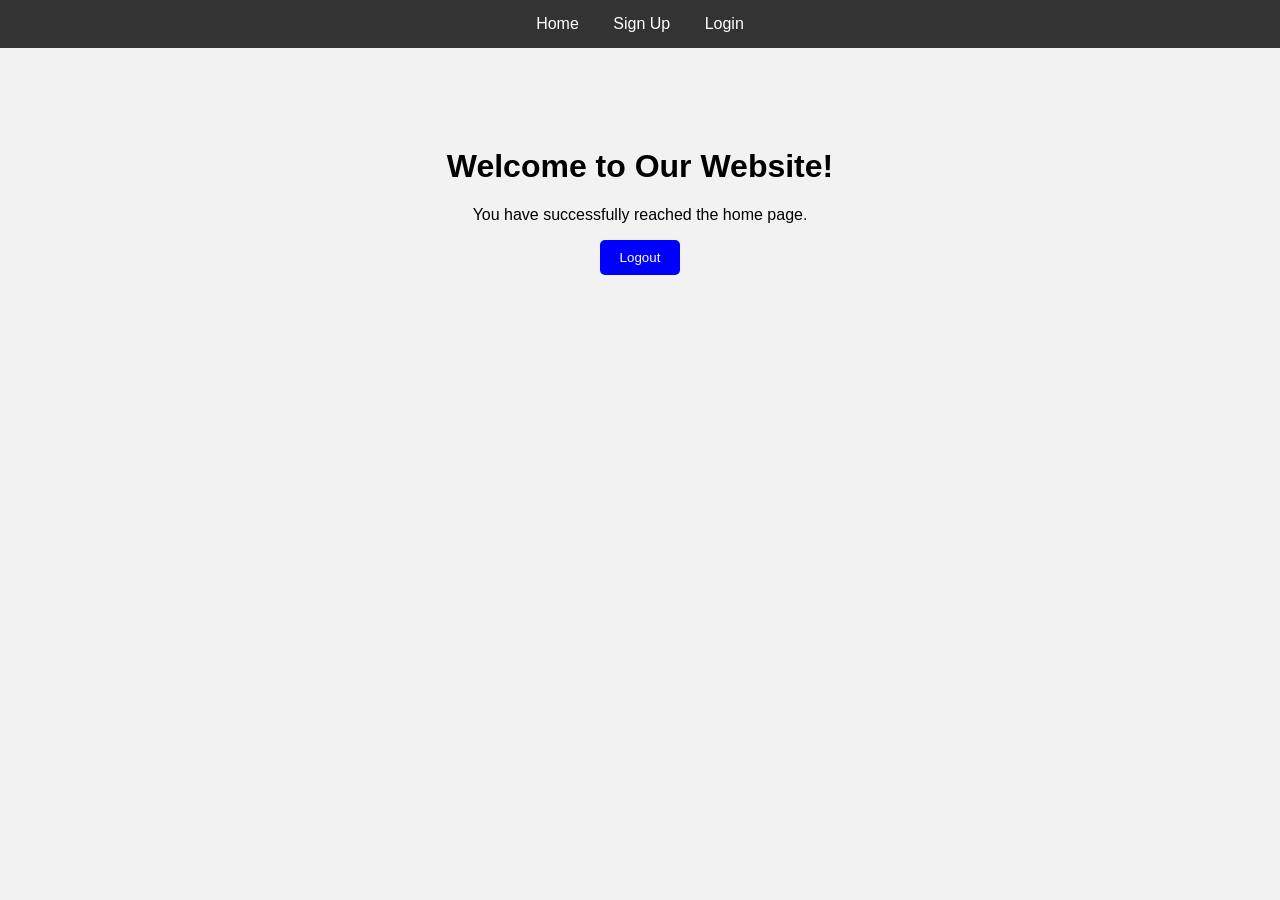
==== home.html @ f479cbe2 "home" ====
<!DOCTYPE html>
<html>
<head>
    <title>Home Page</title>
    <style>
        body {
            margin: 0;
            font-family: Arial;
            background-color: #f2f2f2;
            text-align: center;
        }

        nav {
            background-color: #333;
            padding: 15px;
        }

        nav a {
            color: white;
            text-decoration: none;
            margin: 15px;
        }

        .content {
            margin-top: 100px;
        }

        button {
            padding: 10px 20px;
            background-color: blue;
            color: white;
            border: none;
            border-radius: 5px;
            cursor: pointer;
        }
    </style>
</head>

<body>

<nav>
    <a href="home.html">Home</a>
    <a href="signup.html">Sign Up</a>
    <a href="login.html">Login</a>
</nav>

<div class="content">
    <h1>Welcome to Our Website!</h1>
    <p>You have successfully reached the home page.</p>

    <button onclick="location.href='login.html'">
        Logout
    </button>
</div>

</body>
</html>
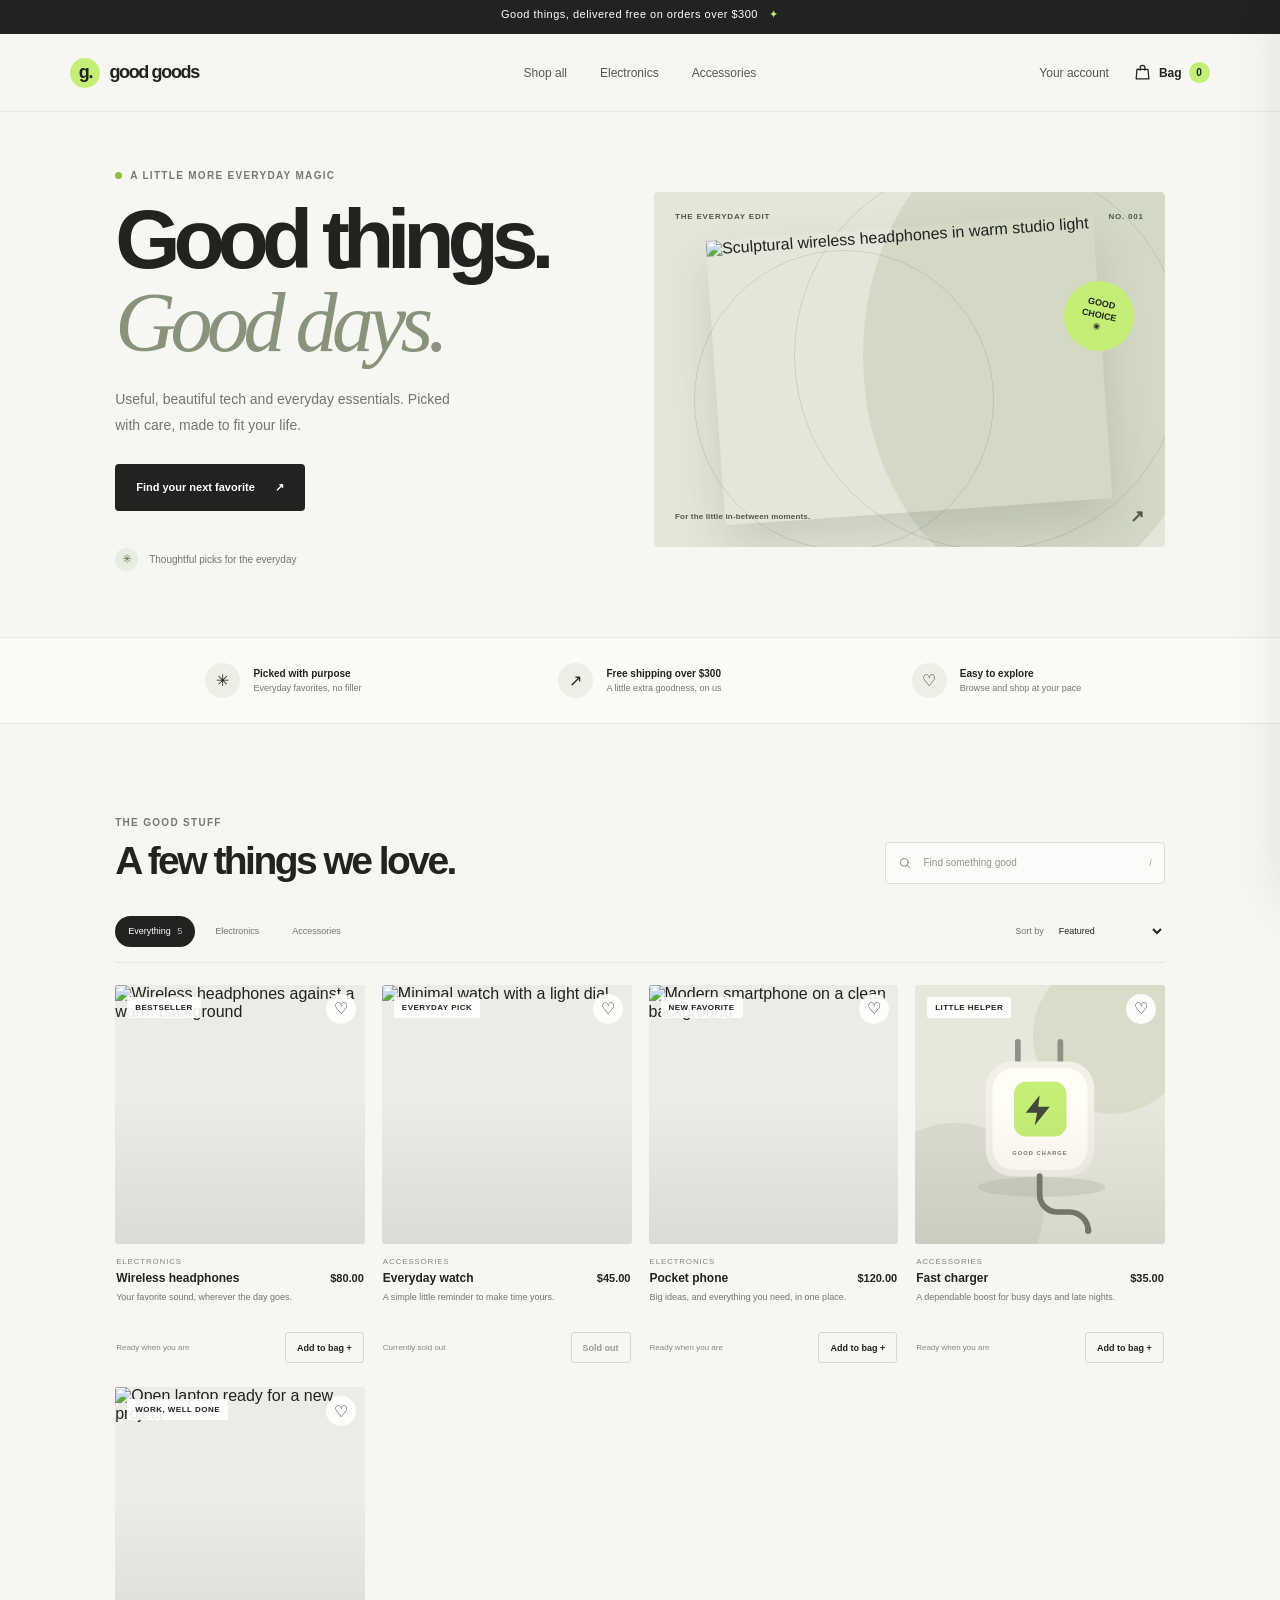
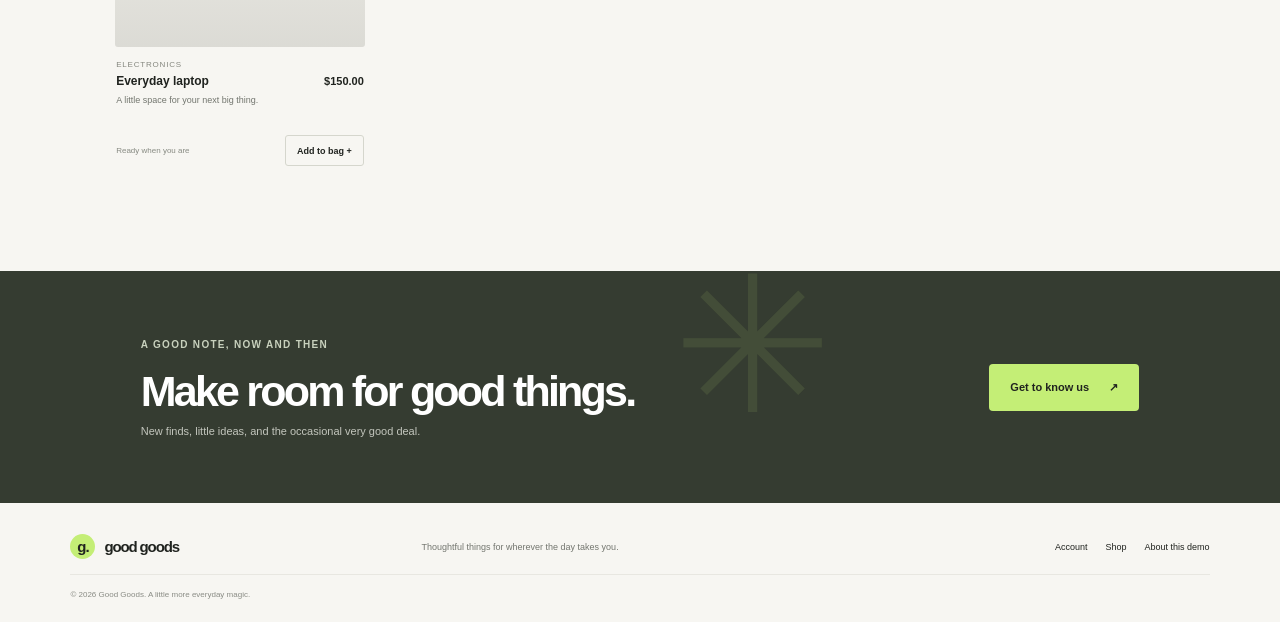
==== commit ca0ab6f9: "Build responsive ecommerce storefront Co-authored-by: Copilot <223556219+Copilot@users.noreply.githu" ====
--- a/home.html
+++ b/home.html
@@ -1,58 +1,124 @@
+<!doctype html>
+<html lang="en">
+<head>
+    <meta charset="utf-8">
+    <meta name="viewport" content="width=device-width, initial-scale=1">
+    <meta name="theme-color" content="#f7f6f2">
+    <meta name="description" content="Thoughtful tech and everyday essentials, selected to make your day a little better.">
+    <title>Good Goods — Thoughtful things, every day</title>
+    <link rel="stylesheet" href="styles.css">
+    <script src="app.js" defer></script>
+</head>
+<body>
+    <div class="announcement">
+        <p>Good things, delivered free on orders over $300 <span aria-hidden="true">✦</span></p>
+    </div>
 
-<!DOCTYPE html>
-<html>
-<head>
-    <title>Home Page</title>
-    <style>
-        body {
-            margin: 0;
-            font-family: Arial;
-            background-color: #f2f2f2;
-            text-align: center;
-        }
+    <header class="site-header">
+        <a class="brand" href="home.html" aria-label="Good Goods home"><span class="brand-mark">g.</span> good goods</a>
+        <nav class="main-nav" id="main-nav" aria-label="Main navigation">
+            <a href="#shop" data-nav-category="All">Shop all</a>
+            <a href="#shop" data-nav-category="Electronics">Electronics</a>
+            <a href="#shop" data-nav-category="Accessories">Accessories</a>
+        </nav>
+        <div class="header-actions">
+            <a class="account-link" href="login.html">Your account</a>
+            <button class="cart-button" id="open-cart" type="button" aria-label="Open shopping bag, 0 items">
+                <svg aria-hidden="true" viewBox="0 0 24 24"><path d="M5 8h14l1 12H4L5 8Z"></path><path d="M9 9V6a3 3 0 0 1 6 0v3"></path></svg>
+                <span>Bag</span><span class="cart-count" id="cart-count">0</span>
+            </button>
+            <button class="menu-toggle" id="menu-toggle" type="button" aria-label="Open navigation" aria-expanded="false" aria-controls="main-nav">
+                <span></span><span></span>
+            </button>
+        </div>
+    </header>
 
-        nav {
-            background-color: #333;
-            padding: 15px;
-        }
+    <main>
+        <section class="hero" aria-labelledby="hero-title">
+            <div class="hero-copy">
+                <p class="eyebrow"><span class="eyebrow-dot"></span> A little more everyday magic</p>
+                <h1 id="hero-title">Good things.<br><span>Good days.</span></h1>
+                <p class="hero-description">Useful, beautiful tech and everyday essentials. Picked with care, made to fit your life.</p>
+                <a class="button button-dark" href="#shop">Find your next favorite <span aria-hidden="true">↗</span></a>
+                <div class="hero-note"><span class="hero-note-mark" aria-hidden="true">✳</span><span>Thoughtful picks for the everyday</span></div>
+            </div>
+            <div class="hero-art" aria-label="Featured wireless headphones">
+                <div class="hero-art-top"><span>THE EVERYDAY EDIT</span><span>NO. 001</span></div>
+                <div class="hero-orbit orbit-one"></div>
+                <div class="hero-orbit orbit-two"></div>
+                <img src="https://images.unsplash.com/photo-1505740420928-5e560c06d30e?auto=format&amp;fit=crop&amp;w=900&amp;q=85" alt="Sculptural wireless headphones in warm studio light">
+                <div class="hero-art-caption"><span>For the little in-between moments.</span><span class="caption-arrow" aria-hidden="true">↗</span></div>
+                <span class="hero-sticker" aria-hidden="true">GOOD<br>CHOICE<br>✳</span>
+            </div>
+        </section>
 
-        nav a {
-            color: white;
-            text-decoration: none;
-            margin: 15px;
-        }
+        <section class="benefits" aria-label="Why shop Good Goods">
+            <div><span class="benefit-icon" aria-hidden="true">✳</span><span><strong>Picked with purpose</strong><small>Everyday favorites, no filler</small></span></div>
+            <div><span class="benefit-icon" aria-hidden="true">↗</span><span><strong>Free shipping over $300</strong><small>A little extra goodness, on us</small></span></div>
+            <div><span class="benefit-icon" aria-hidden="true">♡</span><span><strong>Easy to explore</strong><small>Browse and shop at your pace</small></span></div>
+        </section>
 
-        .content {
-            margin-top: 100px;
-        }
+        <section class="shop-section" id="shop" aria-labelledby="shop-title">
+            <div class="section-heading">
+                <div>
+                    <p class="eyebrow">The good stuff</p>
+                    <h2 id="shop-title">A few things we love.</h2>
+                </div>
+                <label class="search-box">
+                    <svg aria-hidden="true" viewBox="0 0 24 24"><circle cx="10.8" cy="10.8" r="6.8"></circle><path d="m16 16 5 5"></path></svg>
+                    <input id="product-search" type="search" placeholder="Find something good" autocomplete="off" aria-label="Search products">
+                    <kbd>/</kbd>
+                </label>
+            </div>
 
-        button {
-            padding: 10px 20px;
-            background-color: blue;
-            color: white;
-            border: none;
-            border-radius: 5px;
-            cursor: pointer;
-        }
-    </style>
-</head>
+            <div class="shop-toolbar">
+                <div class="category-filters" role="group" aria-label="Filter by category">
+                    <button class="filter-chip is-active" type="button" data-category="All" aria-pressed="true">Everything <span id="all-count"></span></button>
+                    <button class="filter-chip" type="button" data-category="Electronics" aria-pressed="false">Electronics</button>
+                    <button class="filter-chip" type="button" data-category="Accessories" aria-pressed="false">Accessories</button>
+                </div>
+                <label class="sort-control">Sort by
+                    <select id="sort-products" aria-label="Sort products">
+                        <option value="featured">Featured</option>
+                        <option value="price-low">Price: low to high</option>
+                        <option value="price-high">Price: high to low</option>
+                        <option value="name">Name</option>
+                    </select>
+                </label>
+            </div>
 
-<body>
+            <div class="product-grid" id="product-grid" aria-live="polite"></div>
+            <p class="empty-state" id="empty-state" hidden>Nothing here just yet. Try another search.</p>
+        </section>
 
-<nav>
-    <a href="home.html">Home</a>
-    <a href="signup.html">Sign Up</a>
-    <a href="login.html">Login</a>
-</nav>
+        <section class="newsletter">
+            <div class="newsletter-spark" aria-hidden="true">✳</div>
+            <div><p class="eyebrow">A good note, now and then</p><h2>Make room for good things.</h2><p>New finds, little ideas, and the occasional very good deal.</p></div>
+            <a class="button button-light" href="signup.html">Get to know us <span aria-hidden="true">↗</span></a>
+        </section>
+    </main>
 
-<div class="content">
-    <h1>Welcome to Our Website!</h1>
-    <p>You have successfully reached the home page.</p>
+    <footer class="site-footer">
+        <a class="brand brand-footer" href="home.html"><span class="brand-mark">g.</span> good goods</a>
+        <p>Thoughtful things for wherever the day takes you.</p>
+        <div class="footer-links"><a href="login.html">Account</a><a href="#shop">Shop</a><a href="signup.html">About this demo</a></div>
+        <small>© 2026 Good Goods. A little more everyday magic.</small>
+    </footer>
 
-    <button onclick="location.href='login.html'">
-        Logout
-    </button>
-</div>
-
+    <div class="drawer-backdrop" id="drawer-backdrop" hidden></div>
+    <aside class="cart-drawer" id="cart-drawer" role="dialog" aria-modal="true" aria-labelledby="cart-title" aria-hidden="true" inert>
+        <div class="drawer-heading"><div><p class="eyebrow">Your good finds</p><h2 id="cart-title">Your bag <span id="drawer-count">(0)</span></h2></div><button class="icon-button" id="close-cart" type="button" aria-label="Close shopping bag">×</button></div>
+        <div class="cart-items" id="cart-items"></div>
+        <div class="cart-empty" id="cart-empty"><span aria-hidden="true">✳</span><h3>Your bag is taking a breather.</h3><p>Find a little something to make your day.</p><button class="button button-dark" id="continue-shopping" type="button">Keep browsing</button></div>
+        <div class="cart-footer" id="cart-footer" hidden>
+            <p class="shipping-note" id="shipping-note"></p>
+            <div class="cart-total-row"><span>Subtotal</span><strong id="cart-subtotal">$0</strong></div>
+            <div class="cart-total-row"><span>Shipping</span><span id="cart-shipping">$0</span></div>
+            <div class="cart-total-row cart-grand-total"><span>Total</span><strong id="cart-total">$0</strong></div>
+            <button class="button button-dark checkout-button" id="checkout-button" type="button">Continue to checkout <span aria-hidden="true">↗</span></button>
+            <p class="demo-note">Demo checkout only — no payment is collected.</p>
+        </div>
+    </aside>
+    <div class="toast" id="toast" role="status" aria-live="polite"></div>
 </body>
 </html>
--- a/styles.css
+++ b/styles.css
@@ -0,0 +1,663 @@
+:root {
+    color-scheme: light;
+    --ink: #20231f;
+    --muted: #73766f;
+    --paper: #f7f6f2;
+    --white: #fff;
+    --line: #e8e7e1;
+    --green: #c4ee76;
+    --green-dark: #91bf3d;
+    --serif: Georgia, "Times New Roman", serif;
+    --sans: "Segoe UI", Arial, sans-serif;
+    --display: "Segoe UI", Arial, sans-serif;
+}
+
+* { box-sizing: border-box; }
+
+html { scroll-behavior: smooth; }
+
+body {
+    margin: 0;
+    background: var(--paper);
+    color: var(--ink);
+    font-family: var(--sans);
+    -webkit-font-smoothing: antialiased;
+}
+
+body.drawer-open { overflow: hidden; }
+
+a { color: inherit; text-decoration: none; }
+button, input, select { font: inherit; }
+button, a, select { -webkit-tap-highlight-color: transparent; }
+button { color: inherit; }
+
+:focus-visible {
+    outline: 3px solid #6f9c2d;
+    outline-offset: 3px;
+}
+
+.announcement {
+    min-height: 34px;
+    padding: 8px 20px;
+    background: var(--ink);
+    color: #fff;
+    text-align: center;
+}
+
+.announcement p {
+    margin: 0;
+    font-size: 11px;
+    font-weight: 500;
+    letter-spacing: .045em;
+}
+
+.announcement span { margin-left: 8px; color: var(--green); }
+
+.site-header {
+    position: relative;
+    z-index: 3;
+    display: grid;
+    grid-template-columns: 1fr 1fr 1fr;
+    align-items: center;
+    min-height: 78px;
+    padding: 0 max(5.5vw, 24px);
+    background: var(--paper);
+    border-bottom: 1px solid rgba(32, 35, 31, .07);
+}
+
+.brand {
+    display: inline-flex;
+    align-items: center;
+    gap: 9px;
+    width: fit-content;
+    font-family: var(--display);
+    font-size: 18px;
+    font-weight: 800;
+    letter-spacing: -.075em;
+}
+
+.brand-mark {
+    display: inline-grid;
+    width: 30px;
+    height: 30px;
+    place-items: center;
+    border-radius: 50%;
+    background: var(--green);
+    font-size: 18px;
+}
+
+.main-nav, .header-actions {
+    display: flex;
+    align-items: center;
+}
+
+.main-nav {
+    justify-content: center;
+    gap: 33px;
+}
+
+.main-nav a, .account-link {
+    color: #555850;
+    font-size: 12px;
+    font-weight: 500;
+    transition: color .18s ease;
+}
+
+.main-nav a:hover, .account-link:hover, .footer-links a:hover { color: #6f9c2d; }
+
+.header-actions { justify-content: flex-end; gap: 24px; }
+
+.cart-button {
+    display: inline-flex;
+    align-items: center;
+    gap: 7px;
+    padding: 8px 0;
+    border: 0;
+    background: transparent;
+    cursor: pointer;
+    font-size: 12px;
+    font-weight: 600;
+}
+
+.cart-button svg, .search-box svg {
+    width: 19px;
+    height: 19px;
+    fill: none;
+    stroke: currentColor;
+    stroke-linecap: round;
+    stroke-linejoin: round;
+    stroke-width: 1.6;
+}
+
+.cart-count {
+    display: grid;
+    width: 21px;
+    height: 21px;
+    place-items: center;
+    border-radius: 50%;
+    background: var(--green);
+    font-size: 10px;
+}
+
+.menu-toggle { display: none; }
+
+.hero {
+    display: grid;
+    grid-template-columns: .95fr 1.05fr;
+    align-items: center;
+    gap: 6vw;
+    min-height: 525px;
+    padding: 55px max(9vw, 32px) 65px;
+}
+
+.hero-copy { max-width: 460px; }
+
+.eyebrow {
+    margin: 0 0 15px;
+    color: #75796f;
+    font-size: 10px;
+    font-weight: 700;
+    letter-spacing: .13em;
+    line-height: 1.5;
+    text-transform: uppercase;
+}
+
+.hero-copy .eyebrow { display: flex; align-items: center; gap: 8px; }
+
+.eyebrow-dot {
+    width: 7px;
+    height: 7px;
+    border-radius: 50%;
+    background: var(--green-dark);
+}
+
+h1, h2, h3, p { overflow-wrap: anywhere; }
+
+h1 {
+    margin: 0;
+    font-family: var(--display);
+    font-size: clamp(52px, 6.6vw, 84px);
+    font-weight: 600;
+    letter-spacing: -.085em;
+    line-height: .99;
+}
+
+h1 span {
+    color: #89937c;
+    font-family: var(--serif);
+    font-weight: 400;
+    font-style: italic;
+    letter-spacing: -.065em;
+}
+
+.hero-description {
+    max-width: 355px;
+    margin: 23px 0 26px;
+    color: var(--muted);
+    font-size: 14px;
+    line-height: 1.8;
+}
+
+.button {
+    display: inline-flex;
+    min-height: 47px;
+    align-items: center;
+    justify-content: center;
+    gap: 20px;
+    padding: 0 20px;
+    border: 1px solid transparent;
+    border-radius: 4px;
+    cursor: pointer;
+    font-size: 11px;
+    font-weight: 600;
+    transition: background .18s ease, transform .18s ease, color .18s ease;
+}
+
+.button:hover { transform: translateY(-2px); }
+.button-dark { background: var(--ink); color: #fff; }
+.button-dark:hover { background: #394035; }
+.button-light { background: var(--green); color: var(--ink); }
+.button-light:hover { background: #d3f79b; }
+
+.hero-note {
+    display: flex;
+    align-items: center;
+    gap: 11px;
+    margin-top: 37px;
+    color: var(--muted);
+    font-size: 10px;
+}
+
+.hero-note-mark {
+    display: grid;
+    width: 23px;
+    height: 23px;
+    place-items: center;
+    border-radius: 50%;
+    background: #e9eddf;
+    color: #63784a;
+    font-size: 12px;
+}
+
+.hero-art {
+    position: relative;
+    display: flex;
+    min-height: 355px;
+    overflow: hidden;
+    align-items: center;
+    justify-content: center;
+    border-radius: 4px;
+    background: #e4e6d9;
+}
+
+.hero-art::before {
+    position: absolute;
+    top: -20%;
+    right: -9%;
+    width: 68%;
+    height: 132%;
+    border-radius: 50%;
+    background: #d4d9c6;
+    content: "";
+}
+
+.hero-art-top, .hero-art-caption {
+    position: absolute;
+    z-index: 2;
+    right: 21px;
+    left: 21px;
+    display: flex;
+    justify-content: space-between;
+    color: #505749;
+    font-size: 8px;
+    font-weight: 600;
+    letter-spacing: .1em;
+}
+
+.hero-art-top { top: 20px; }
+.hero-art-caption { bottom: 20px; align-items: center; letter-spacing: .02em; text-transform: none; }
+.hero-art-caption .caption-arrow { font-size: 17px; }
+
+.hero-art img {
+    position: relative;
+    z-index: 1;
+    width: min(76%, 440px);
+    height: 285px;
+    border-radius: 3px;
+    object-fit: cover;
+    box-shadow: 0 24px 48px rgba(48, 51, 41, .15);
+    transform: rotate(-4deg);
+}
+
+.hero-orbit {
+    position: absolute;
+    width: 300px;
+    height: 300px;
+    border: 1px solid rgba(82, 91, 67, .16);
+    border-radius: 50%;
+}
+.orbit-one { transform: translate(-65px, 30px); }
+.orbit-two { width: 390px; height: 390px; transform: translate(80px, -15px); }
+
+.hero-sticker {
+    position: absolute;
+    z-index: 2;
+    top: 25%;
+    right: 6%;
+    display: grid;
+    width: 70px;
+    height: 70px;
+    place-content: center;
+    border-radius: 50%;
+    background: var(--green);
+    font-size: 9px;
+    font-weight: 700;
+    line-height: 1.3;
+    text-align: center;
+    transform: rotate(12deg);
+}
+
+.benefits {
+    display: grid;
+    grid-template-columns: repeat(3, 1fr);
+    gap: 20px;
+    padding: 25px max(9vw, 32px);
+    border-top: 1px solid var(--line);
+    border-bottom: 1px solid var(--line);
+    background: rgba(255, 255, 255, .37);
+}
+
+.benefits > div { display: flex; align-items: center; justify-content: center; gap: 13px; }
+.benefit-icon {
+    display: grid;
+    width: 35px;
+    height: 35px;
+    flex: 0 0 35px;
+    place-items: center;
+    border-radius: 50%;
+    background: #ecefe5;
+    font-size: 16px;
+}
+.benefits strong, .benefits small { display: block; }
+.benefits strong { margin-bottom: 4px; font-size: 10px; font-weight: 600; }
+.benefits small { color: var(--muted); font-size: 9px; }
+
+.shop-section { padding: 91px max(9vw, 32px) 105px; }
+
+.section-heading {
+    display: flex;
+    align-items: end;
+    justify-content: space-between;
+    gap: 30px;
+    margin-bottom: 32px;
+}
+
+.section-heading .eyebrow { margin-bottom: 9px; }
+.section-heading h2, .newsletter h2, .drawer-heading h2 {
+    margin: 0;
+    font-family: var(--display);
+    font-size: clamp(27px, 3.2vw, 39px);
+    font-weight: 600;
+    letter-spacing: -.065em;
+    line-height: 1.15;
+}
+
+.search-box {
+    display: flex;
+    width: min(280px, 40%);
+    min-height: 42px;
+    align-items: center;
+    gap: 10px;
+    padding: 0 12px;
+    border: 1px solid #deded7;
+    border-radius: 4px;
+    background: rgba(255, 255, 255, .55);
+}
+.search-box svg { width: 16px; height: 16px; color: #7b7e76; }
+.search-box input { width: 100%; min-width: 0; border: 0; outline: 0; background: transparent; font-size: 10px; }
+.search-box input::placeholder { color: #92958d; }
+.search-box kbd { color: #a0a299; font-family: var(--sans); font-size: 9px; }
+
+.shop-toolbar {
+    display: flex;
+    align-items: center;
+    justify-content: space-between;
+    gap: 20px;
+    margin-bottom: 22px;
+    padding-bottom: 15px;
+    border-bottom: 1px solid var(--line);
+}
+
+.category-filters { display: flex; flex-wrap: wrap; gap: 7px; }
+.filter-chip {
+    min-height: 31px;
+    padding: 0 12px;
+    border: 1px solid transparent;
+    border-radius: 20px;
+    background: transparent;
+    color: #74776f;
+    cursor: pointer;
+    font-size: 9px;
+    transition: background .15s ease, color .15s ease;
+}
+.filter-chip:hover { background: #eeeee7; }
+.filter-chip.is-active { background: var(--ink); color: #fff; }
+.filter-chip span { margin-left: 4px; color: inherit; opacity: .7; }
+.sort-control { display: flex; align-items: center; gap: 7px; color: #777a72; font-size: 9px; }
+.sort-control select { padding: 7px 21px 7px 4px; border: 0; background: transparent; color: var(--ink); cursor: pointer; font-size: 9px; }
+
+.product-grid { display: grid; grid-template-columns: repeat(4, minmax(0, 1fr)); gap: 24px 17px; }
+.product-card { min-width: 0; }
+
+.product-image-wrap {
+    position: relative;
+    overflow: hidden;
+    aspect-ratio: 1 / 1.04;
+    border-radius: 3px;
+    background: #ecebe5;
+}
+
+.product-image {
+    width: 100%;
+    height: 100%;
+    object-fit: cover;
+    transition: transform .45s cubic-bezier(.2, .65, .3, 1);
+}
+.product-card:hover .product-image { transform: scale(1.045); }
+.product-image-wrap::after {
+    position: absolute;
+    inset: 45% 0 0;
+    background: linear-gradient(transparent, rgba(25, 28, 25, .08));
+    content: "";
+    pointer-events: none;
+}
+
+.product-label {
+    position: absolute;
+    z-index: 1;
+    top: 12px;
+    left: 12px;
+    padding: 6px 8px;
+    border-radius: 2px;
+    background: rgba(255, 255, 255, .9);
+    font-size: 8px;
+    font-weight: 600;
+    letter-spacing: .06em;
+    text-transform: uppercase;
+}
+
+.wishlist-button {
+    position: absolute;
+    z-index: 1;
+    top: 9px;
+    right: 9px;
+    display: grid;
+    width: 30px;
+    height: 30px;
+    place-items: center;
+    border: 0;
+    border-radius: 50%;
+    background: rgba(255, 255, 255, .9);
+    cursor: pointer;
+    font-size: 16px;
+}
+.wishlist-button.is-saved { color: #b94d47; }
+
+.product-details { padding: 13px 1px 0; }
+.product-category { margin: 0 0 5px; color: #85877f; font-size: 8px; letter-spacing: .1em; text-transform: uppercase; }
+.product-name-row { display: flex; align-items: baseline; justify-content: space-between; gap: 8px; }
+.product-name { margin: 0; font-size: 12px; font-weight: 600; }
+.product-price { flex: 0 0 auto; font-size: 11px; font-weight: 600; }
+.product-description { min-height: 30px; margin: 5px 0 12px; color: var(--muted); font-size: 9px; line-height: 1.6; }
+.product-actions { display: flex; align-items: center; justify-content: space-between; gap: 8px; }
+.product-stock { color: #878a82; font-size: 8px; }
+.add-button {
+    min-height: 31px;
+    padding: 0 11px;
+    border: 1px solid #d5d6cd;
+    border-radius: 3px;
+    background: transparent;
+    cursor: pointer;
+    font-size: 9px;
+    font-weight: 600;
+    transition: background .15s ease, border-color .15s ease;
+}
+.add-button:hover:not(:disabled) { border-color: var(--ink); background: var(--ink); color: #fff; }
+.add-button:disabled { color: #999b95; cursor: not-allowed; }
+.empty-state { padding: 35px 0; color: var(--muted); text-align: center; font-size: 13px; }
+
+.newsletter {
+    position: relative;
+    display: flex;
+    min-height: 232px;
+    align-items: center;
+    justify-content: space-between;
+    gap: 30px;
+    overflow: hidden;
+    padding: 45px max(11vw, 32px);
+    background: #353c31;
+    color: #fff;
+}
+.newsletter .eyebrow { color: #c8d1bd; }
+.newsletter h2 { font-size: clamp(28px, 4vw, 43px); }
+.newsletter p:not(.eyebrow) { margin: 9px 0 0; color: #c3c6bd; font-size: 11px; }
+.newsletter-spark { position: absolute; top: -35px; right: 35%; color: rgba(196, 238, 118, .1); font-size: 190px; }
+.newsletter > div:not(.newsletter-spark), .newsletter > a { position: relative; z-index: 1; }
+.newsletter .button { flex: 0 0 auto; }
+
+.site-footer {
+    display: grid;
+    grid-template-columns: 1fr 1.3fr 1fr;
+    align-items: center;
+    gap: 15px;
+    padding: 31px max(5.5vw, 24px) 23px;
+}
+.brand-footer { font-size: 15px; }
+.brand-footer .brand-mark { width: 25px; height: 25px; font-size: 15px; }
+.site-footer > p { margin: 0; color: var(--muted); font-size: 9px; }
+.footer-links { display: flex; justify-content: flex-end; gap: 18px; font-size: 9px; }
+.site-footer > small { grid-column: 1 / -1; padding-top: 15px; border-top: 1px solid var(--line); color: #8a8c85; font-size: 8px; }
+
+.drawer-backdrop {
+    position: fixed;
+    z-index: 5;
+    inset: 0;
+    background: rgba(25, 28, 25, .42);
+    opacity: 0;
+    transition: opacity .25s ease;
+}
+.drawer-backdrop.is-visible { opacity: 1; }
+.cart-drawer {
+    position: fixed;
+    z-index: 6;
+    top: 0;
+    right: 0;
+    display: flex;
+    width: min(440px, 100%);
+    height: 100dvh;
+    flex-direction: column;
+    overflow-y: auto;
+    padding: 25px;
+    background: var(--paper);
+    box-shadow: -15px 0 55px rgba(24, 27, 24, .12);
+    transform: translateX(105%);
+    transition: transform .28s cubic-bezier(.2, .7, .3, 1);
+}
+.cart-drawer.is-open { transform: translateX(0); }
+.drawer-heading { display: flex; align-items: center; justify-content: space-between; padding-bottom: 18px; border-bottom: 1px solid var(--line); }
+.drawer-heading .eyebrow { margin-bottom: 5px; font-size: 8px; }
+.drawer-heading h2 { font-size: 24px; }
+.drawer-heading h2 span { color: var(--muted); font-family: var(--sans); font-size: 12px; font-weight: 400; letter-spacing: 0; }
+.icon-button { display: grid; width: 34px; height: 34px; place-items: center; border: 1px solid var(--line); border-radius: 50%; background: transparent; cursor: pointer; font-size: 23px; line-height: 1; }
+.cart-items { min-height: 112px; flex: 1 0 auto; }
+.cart-item { display: grid; grid-template-columns: 76px 1fr auto; gap: 13px; padding: 18px 0; border-bottom: 1px solid var(--line); }
+.cart-item img { width: 76px; height: 76px; border-radius: 3px; background: #e8e8df; object-fit: cover; }
+.cart-item-name { margin: 2px 0 5px; font-size: 11px; font-weight: 600; }
+.cart-item-price { color: var(--muted); font-size: 10px; }
+.quantity-control { display: inline-flex; align-items: center; gap: 11px; margin-top: 11px; }
+.quantity-control button { display: grid; width: 22px; height: 22px; place-items: center; border: 1px solid var(--line); border-radius: 50%; background: transparent; cursor: pointer; font-size: 13px; }
+.quantity-control button:disabled { color: #b1b2ac; cursor: not-allowed; }
+.quantity-control span { min-width: 11px; text-align: center; font-size: 10px; }
+.cart-item-total { padding-top: 2px; font-size: 10px; font-weight: 600; }
+.cart-empty { display: flex; flex: 1; flex-direction: column; align-items: center; justify-content: center; text-align: center; }
+.cart-empty > span { color: var(--green-dark); font-size: 32px; }
+.cart-empty h3 { margin: 12px 0 6px; font-family: var(--display); font-size: 19px; letter-spacing: -.04em; }
+.cart-empty p { margin: 0 0 18px; color: var(--muted); font-size: 10px; }
+.cart-empty .button { min-height: 39px; }
+.cart-footer { padding-top: 15px; border-top: 1px solid var(--line); }
+.shipping-note { margin: 0 0 15px; padding: 10px; border-radius: 3px; background: #edf1e5; color: #59614d; font-size: 9px; text-align: center; }
+.cart-total-row { display: flex; justify-content: space-between; margin: 9px 0; color: #666961; font-size: 10px; }
+.cart-total-row strong { color: var(--ink); font-weight: 600; }
+.cart-grand-total { margin-top: 13px; padding-top: 13px; border-top: 1px solid var(--line); color: var(--ink); font-size: 13px; }
+.checkout-button { width: 100%; margin-top: 11px; }
+.demo-note { margin: 8px 0 0; color: #85877f; font-size: 8px; text-align: center; }
+.toast { position: fixed; z-index: 8; right: 20px; bottom: 20px; max-width: min(360px, calc(100vw - 40px)); padding: 13px 17px; border-radius: 4px; background: var(--ink); box-shadow: 0 8px 25px rgba(0, 0, 0, .13); color: #fff; font-size: 11px; opacity: 0; pointer-events: none; transform: translateY(10px); transition: opacity .2s ease, transform .2s ease; }
+.toast.is-visible { opacity: 1; transform: translateY(0); }
+
+.info-page { display: flex; min-height: 100vh; flex-direction: column; }
+.info-header { display: flex; min-height: 78px; align-items: center; justify-content: space-between; padding: 0 max(5.5vw, 24px); border-bottom: 1px solid var(--line); }
+.info-header > a:last-child { color: var(--muted); font-size: 11px; }
+.info-main { display: grid; flex: 1; place-items: center; padding: 40px 20px; }
+.info-card { width: min(100%, 470px); padding: 44px; border: 1px solid var(--line); border-radius: 5px; background: rgba(255, 255, 255, .65); text-align: center; }
+.info-card .eyebrow { margin-bottom: 12px; }
+.info-card h1 { font-size: clamp(34px, 7vw, 50px); }
+.info-card > p:not(.eyebrow) { margin: 16px 0 23px; color: var(--muted); font-size: 12px; line-height: 1.8; }
+.info-card .button { width: 100%; }
+.info-card .text-link { display: inline-block; margin-top: 19px; color: #566a3e; font-size: 10px; text-decoration: underline; text-underline-offset: 3px; }
+.info-notice { margin-top: 23px; padding: 13px; border-radius: 3px; background: #edf1e5; color: #59614d; font-size: 9px; line-height: 1.7; text-align: left; }
+.info-footer { padding: 20px; color: #85877f; font-size: 9px; text-align: center; }
+
+[hidden] { display: none !important; }
+
+@media (min-width: 1440px) {
+    .hero, .shop-section { padding-right: max(calc((100vw - 1180px) / 2), 9vw); padding-left: max(calc((100vw - 1180px) / 2), 9vw); }
+}
+
+@media (max-width: 900px) {
+    .site-header { grid-template-columns: 1fr auto 1fr; min-height: 68px; padding: 0 28px; }
+    .main-nav { gap: 20px; }
+    .hero { gap: 4vw; min-height: 450px; padding: 45px 6vw 55px; }
+    .hero-art { min-height: 310px; }
+    .hero-art img { height: 235px; }
+    .benefits, .shop-section { padding-right: 6vw; padding-left: 6vw; }
+    .product-grid { grid-template-columns: repeat(3, minmax(0, 1fr)); }
+}
+
+@media (max-width: 650px) {
+    .announcement { min-height: 31px; padding: 7px 12px; }
+    .announcement p { font-size: 9px; }
+    .site-header { grid-template-columns: 1fr auto; min-height: 63px; padding: 0 19px; }
+    .brand { font-size: 16px; }
+    .brand-mark { width: 27px; height: 27px; font-size: 16px; }
+    .header-actions { gap: 14px; }
+    .account-link { display: none; }
+    .cart-button { gap: 5px; }
+    .cart-button svg { width: 17px; height: 17px; }
+    .menu-toggle { display: flex; width: 29px; height: 30px; flex-direction: column; align-items: center; justify-content: center; gap: 5px; border: 0; background: transparent; cursor: pointer; }
+    .menu-toggle span { width: 17px; height: 1.5px; background: var(--ink); }
+    .main-nav { position: absolute; top: calc(100% - 1px); right: 0; left: 0; display: none; align-items: stretch; gap: 0; padding: 9px 20px 14px; border-bottom: 1px solid var(--line); background: var(--paper); }
+    .main-nav.is-open { display: flex; flex-direction: column; }
+    .main-nav a { padding: 12px 2px; border-bottom: 1px solid var(--line); }
+    .main-nav a:last-child { border-bottom: 0; }
+    .hero { grid-template-columns: 1fr; gap: 29px; padding: 48px 20px 43px; }
+    .hero-copy { max-width: 460px; }
+    h1 { font-size: clamp(55px, 14vw, 76px); }
+    .hero-description { max-width: 320px; margin: 17px 0 21px; font-size: 12px; }
+    .hero-note { margin-top: 22px; }
+    .hero-art { min-height: 280px; }
+    .hero-art img { width: 75%; height: 210px; }
+    .hero-sticker { top: 20%; width: 58px; height: 58px; font-size: 8px; }
+    .hero-art-top, .hero-art-caption { right: 14px; left: 14px; }
+    .benefits { grid-template-columns: 1fr; gap: 15px; padding: 20px; }
+    .benefits > div { justify-content: flex-start; }
+    .benefit-icon { width: 31px; height: 31px; flex-basis: 31px; }
+    .shop-section { padding: 61px 20px 68px; }
+    .section-heading { align-items: stretch; flex-direction: column; gap: 18px; margin-bottom: 22px; }
+    .section-heading h2 { font-size: 31px; }
+    .search-box { width: 100%; }
+    .shop-toolbar { align-items: flex-start; flex-direction: column; gap: 12px; margin-bottom: 16px; }
+    .sort-control { align-self: flex-end; }
+    .product-grid { grid-template-columns: repeat(2, minmax(0, 1fr)); gap: 22px 11px; }
+    .product-label { top: 8px; left: 8px; padding: 5px 6px; font-size: 7px; }
+    .wishlist-button { top: 6px; right: 6px; width: 27px; height: 27px; }
+    .product-details { padding-top: 10px; }
+    .product-name { font-size: 11px; }
+    .product-price { font-size: 10px; }
+    .product-description { min-height: 29px; font-size: 8px; }
+    .product-stock { font-size: 7px; }
+    .add-button { min-height: 29px; padding: 0 8px; font-size: 8px; }
+    .newsletter { min-height: 245px; align-items: flex-start; flex-direction: column; justify-content: center; gap: 20px; padding: 39px 24px; }
+    .newsletter h2 { max-width: 320px; }
+    .newsletter-spark { top: 5px; right: 8%; font-size: 130px; }
+    .site-footer { grid-template-columns: 1fr auto; gap: 10px; padding: 25px 20px 18px; }
+    .site-footer > p { grid-column: 1 / -1; grid-row: 2; }
+    .footer-links { gap: 13px; }
+    .site-footer > small { margin-top: 8px; }
+    .cart-drawer { padding: 20px; }
+    .info-header { min-height: 65px; padding: 0 20px; }
+    .info-card { padding: 35px 23px; }
+}
+
+@media (prefers-reduced-motion: reduce) {
+    *, *::before, *::after { scroll-behavior: auto !important; transition-duration: .01ms !important; animation-duration: .01ms !important; animation-iteration-count: 1 !important; }
+}
